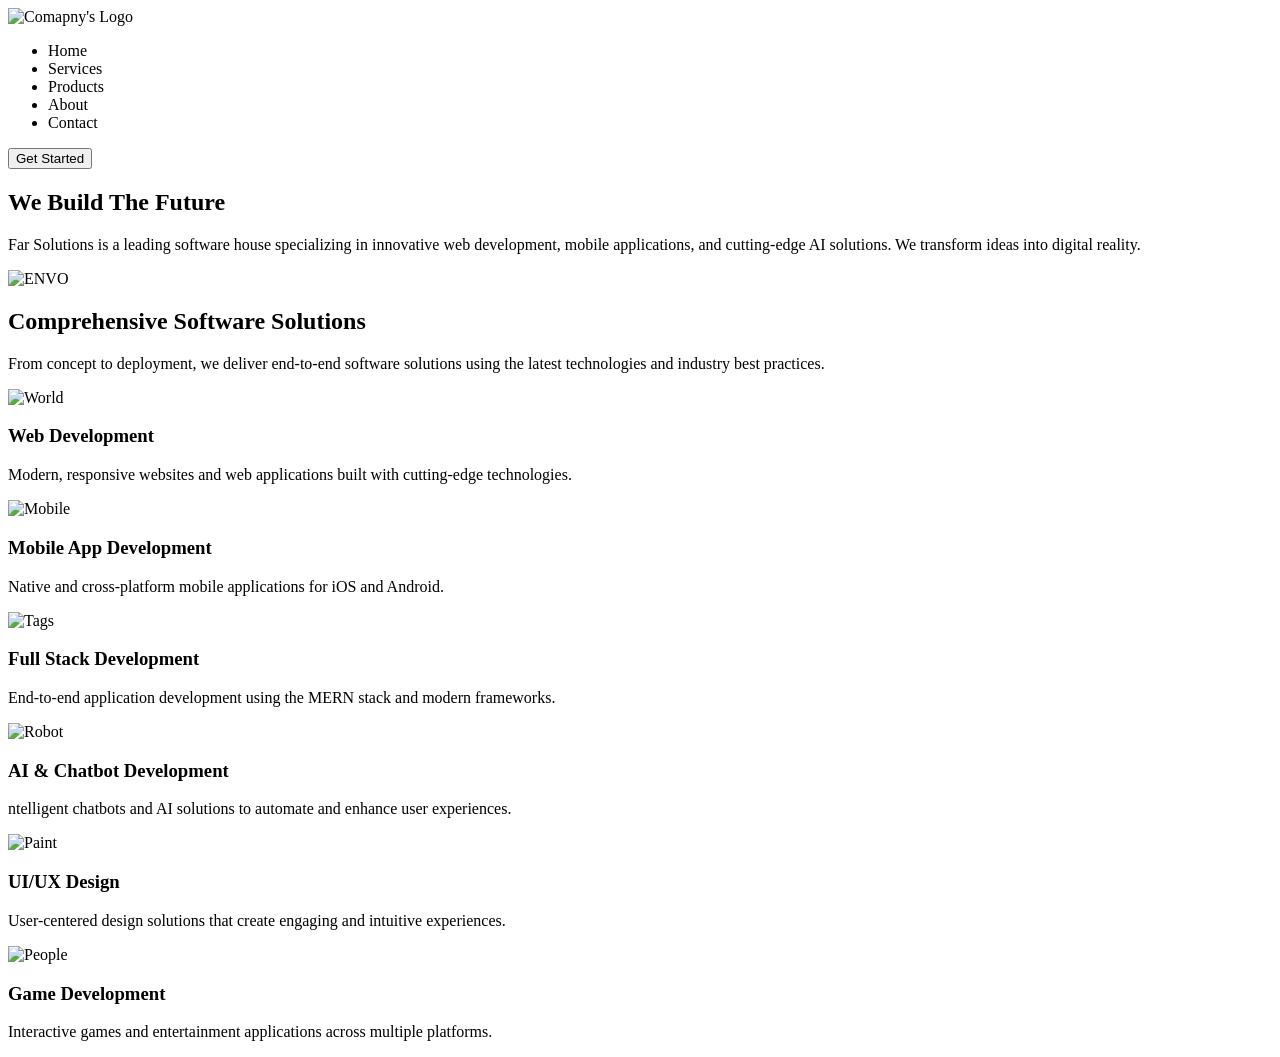
==== Day-1/index.html @ 6cda211c "feat(day1): partial semantic HTML structure (hero + services), pending ENVO and about sections" ====
<!doctype html>
<html lang="en">

<head>
    <meta charset="UTF-8" />
    <meta name="viewport" content="width=device-width, initial-scale=1.0" />
    <title>Far Solutions</title>
</head>

<body>
    <header>
        <nav>
            <img src="https://via.placeholder.com/50" alt="Comapny's Logo" />
            <ul>
                <li>Home</li>
                <li>Services</li>
                <li>Products</li>
                <li>About</li>
                <li>Contact</li>
            </ul>
            <button>Get Started</button>
        </nav>
    </header>

        <!-- Main Contnt -->
        <main>
            <!-- Section 1 -->
            <section>
                <h1>We Build The Future</h1>
                <p>
                    Far Solutions is a leading software house specializing in innovative
                    web development, mobile applications, and cutting-edge AI solutions.
                    We transform ideas into digital reality.
                </p>

                <img src="https://via.placeholder.com/50" alt="ENVO" />
            </section>

            <!-- Section 2 -->
            <section>
                <h2>Comprehensive Software Solutions</h2>
                <p>
                    From concept to deployment, we deliver end-to-end software solutions
                    using the latest technologies and industry best practices.
                </p>
            </section>

            <!-- Section 3 -->
            <section>
                <div>
                    <img src="https://via.placeholder.com/50" alt="World">
                    <h3>Web Development</h3>
                    <p>
                        Modern, responsive websites and web applications built with cutting-edge technologies.
                    </p>
                </div>
                <div>
                    <img src="https://via.placeholder.com/50" alt="Mobile">
                    <h3>Mobile App Development</h3>
                    <p>
                        Native and cross-platform mobile applications for iOS and Android.
                    </p>
                </div>
                <div>
                    <img src="https://via.placeholder.com/50" alt="Tags">
                    <h3>Full Stack Development</h3>
                    <p>
                        End-to-end application development using the MERN stack and modern frameworks.
                    </p>
                </div>
                <div>
                    <img src="https://via.placeholder.com/50" alt="Robot">
                    <h3>AI & Chatbot Development</h3>
                    <p>
                        ntelligent chatbots and AI solutions to automate and enhance user experiences.
                    </p>
                </div>
                <div>
                    <img src="https://via.placeholder.com/50" alt="Paint">
                    <h3>UI/UX Design</h3>
                    <p>
                        User-centered design solutions that create engaging and intuitive experiences.
                    </p>
                </div>
                <div>
                    <img src="https://via.placeholder.com/50" alt="People">
                    <h3>Game Development</h3>
                    <p>
                        Interactive games and entertainment applications across multiple platforms.
                    </p>
                </div>
            </section>
        </main>
</body>

</html>
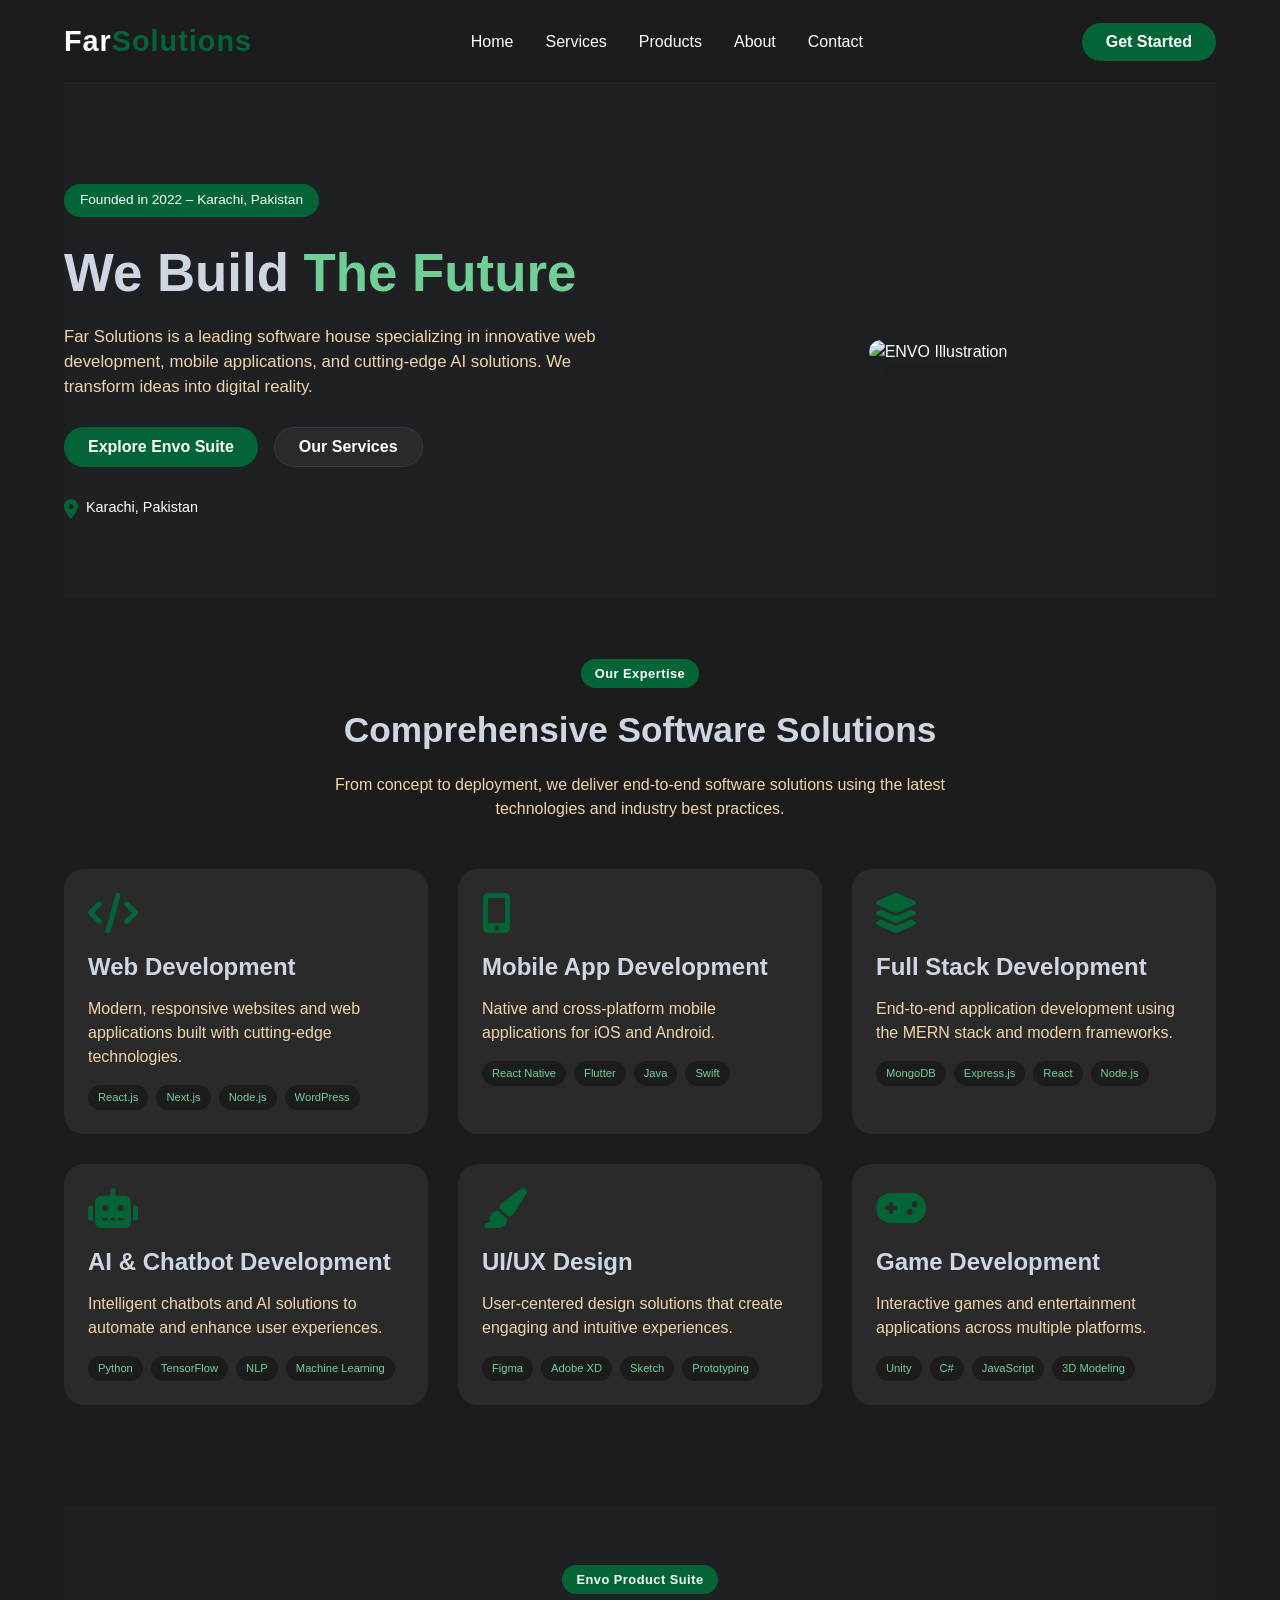
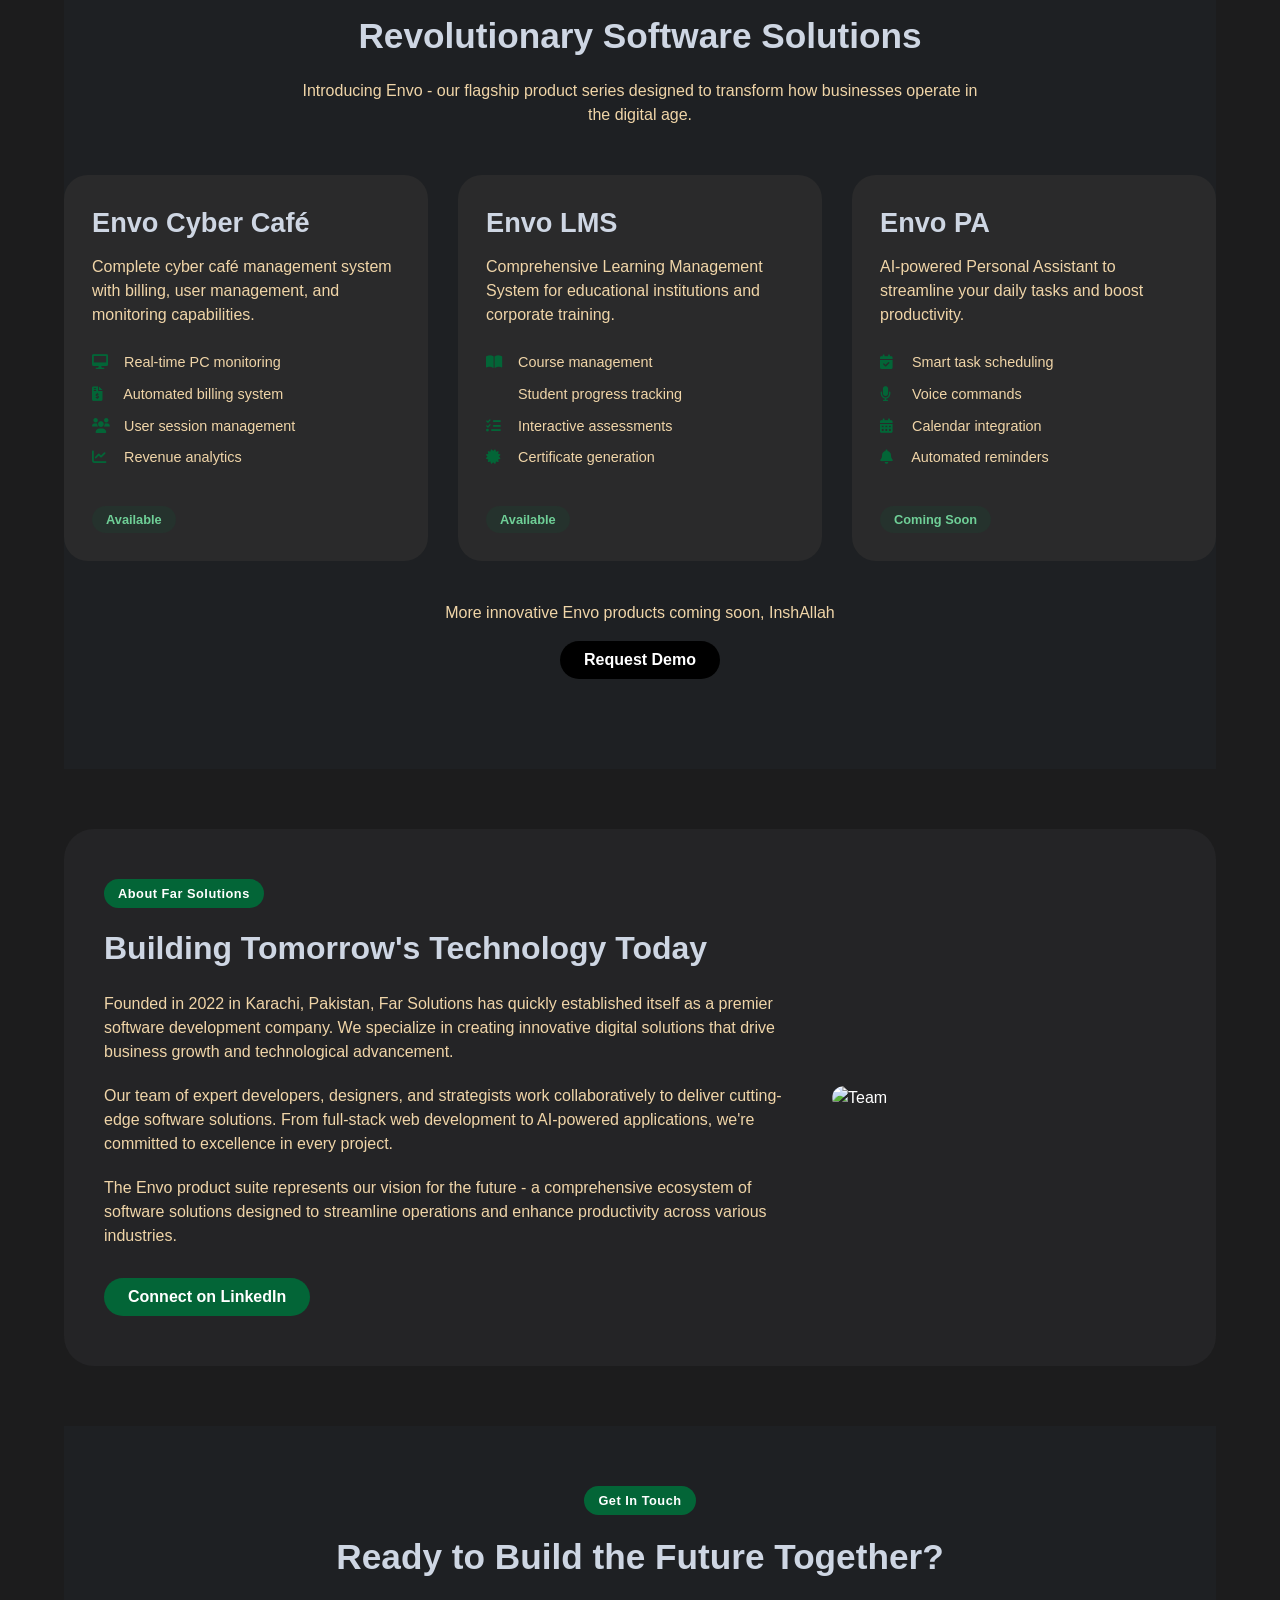
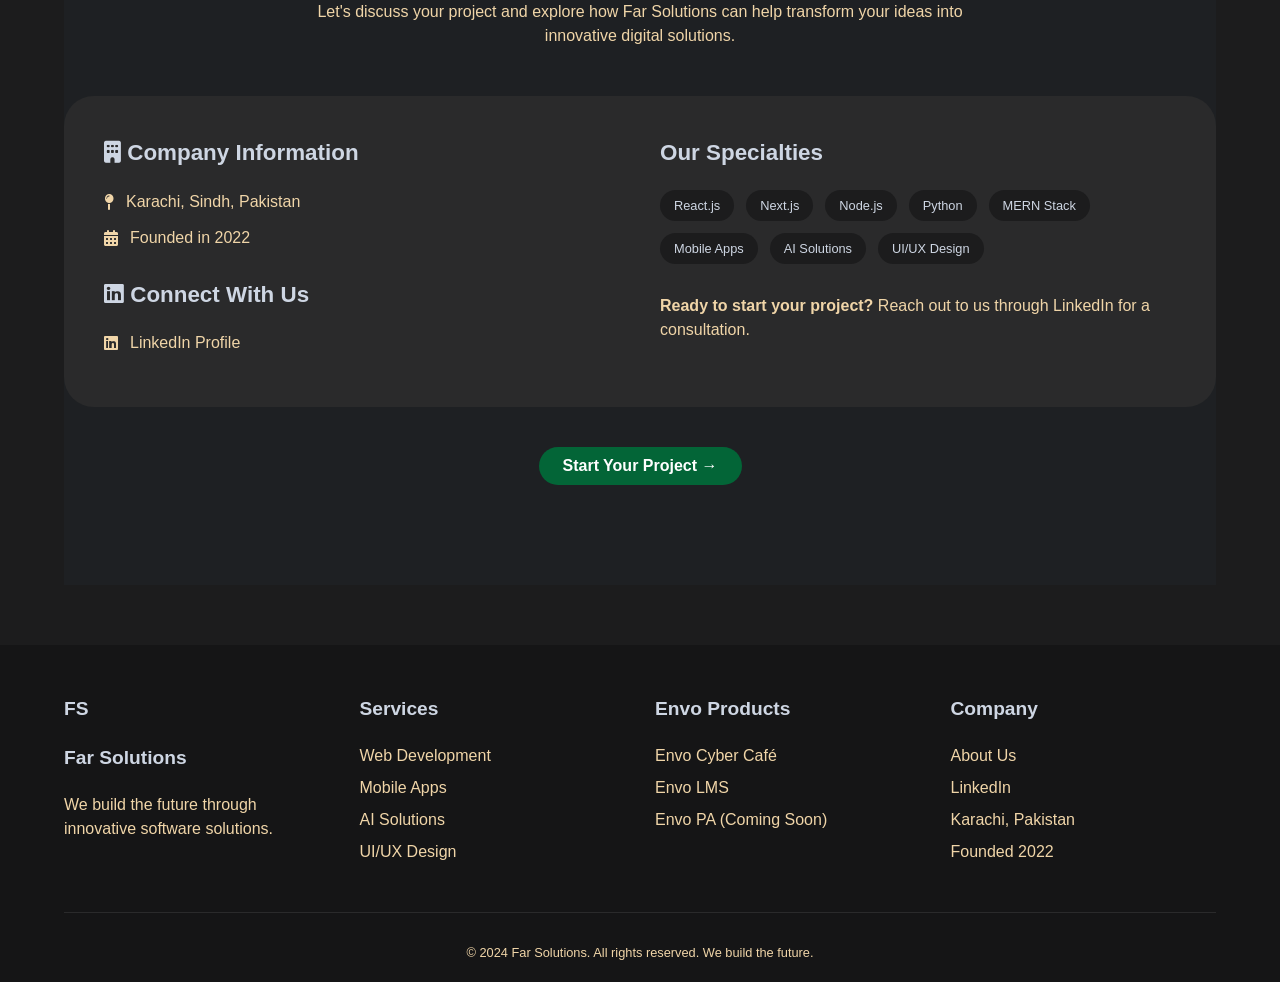
==== commit 990d4230: "feat(day11): add JS fundamentals - variables, data types, and operators practice" ====
--- a/Day-1/index.html
+++ b/Day-1/index.html
@@ -1,96 +1,194 @@
-<!doctype html>
+<!DOCTYPE html>
 <html lang="en">
+<head>
+    <meta charset="UTF-8">
+    <meta name="viewport" content="width=device-width, initial-scale=1.0, viewport-fit=cover">
+    <meta name="description" content="Far Solutions - Leading software house specializing in web development, mobile apps, AI solutions. We build the future through innovative technology.">
+    <meta name="keywords" content="web development, mobile apps, AI, chatbot, MERN, React, Next.js, Envo">
+    <meta name="author" content="Far Solutions">
+    <title>Far Solutions | Build the Future</title>
+    <link rel="stylesheet" href="style.css">
+    <link rel="stylesheet" href="https://cdnjs.cloudflare.com/ajax/libs/font-awesome/6.0.0-beta3/css/all.min.css">
+</head>
+<body>
 
-<head>
-    <meta charset="UTF-8" />
-    <meta name="viewport" content="width=device-width, initial-scale=1.0" />
-    <title>Far Solutions</title>
-</head>
+<div class="container">
+    <!-- Navbar - sticky (handled by CSS) -->
+    <nav>
+        <div class="logo">Far<span>Solutions</span></div>
+        <ul class="nav-links">
+            <li><a href="#">Home</a></li>
+            <li><a href="#">Services</a></li>
+            <li><a href="#">Products</a></li>
+            <li><a href="#">About</a></li>
+            <li><a href="#">Contact</a></li>
+        </ul>
+        <button class="btn-primary">Get Started</button>
+    </nav>
 
-<body>
-    <header>
-        <nav>
-            <img src="https://via.placeholder.com/50" alt="Comapny's Logo" />
-            <ul>
-                <li>Home</li>
-                <li>Services</li>
-                <li>Products</li>
-                <li>About</li>
-                <li>Contact</li>
-            </ul>
-            <button>Get Started</button>
-        </nav>
-    </header>
+    <main>
+        <!-- Section 1: Hero (Dark background #1E2023) -->
+        <div class="hero-section">
+            <div class="hero">
+                <div class="hero-left">
+                    <div class="founded-badge">Founded in 2022 – Karachi, Pakistan</div>
+                    <h1>We Build <span>The Future</span></h1>
+                    <p>Far Solutions is a leading software house specializing in innovative web development, mobile applications, and cutting-edge AI solutions. We transform ideas into digital reality.</p>
+                    <div class="button-group">
+                        <button class="btn-primary">Explore Envo Suite</button>
+                        <button class="btn-secondary">Our Services</button>
+                    </div>
+                    <div class="location">
+                        <i class="fas fa-map-marker-alt"></i> Karachi, Pakistan
+                    </div>
+                </div>
+                <div class="hero-right">
+                    <img src="https://placehold.co/500x350/2a2a2b/036537?text=ENVO+Suite" alt="ENVO Illustration">
+                </div>
+            </div>
+        </div>
 
-        <!-- Main Contnt -->
-        <main>
-            <!-- Section 1 -->
-            <section>
-                <h1>We Build The Future</h1>
-                <p>
-                    Far Solutions is a leading software house specializing in innovative
-                    web development, mobile applications, and cutting-edge AI solutions.
-                    We transform ideas into digital reality.
-                </p>
+        <!-- Section 2: Expertise (Normal background) -->
+        <div class="expertise-section">
+            <div style="text-align: center;">
+                <div class="section-badge">Our Expertise</div>
+                <h2 class="section-title">Comprehensive Software Solutions</h2>
+                <p class="section-sub">From concept to deployment, we deliver end-to-end software solutions using the latest technologies and industry best practices.</p>
+            </div>
 
-                <img src="https://via.placeholder.com/50" alt="ENVO" />
-            </section>
+            <div class="cards-grid">
+                <div class="card"><i class="fas fa-code"></i><h3>Web Development</h3><p>Modern, responsive websites and web applications built with cutting-edge technologies.</p><div class="tech-stack"><span>React.js</span><span>Next.js</span><span>Node.js</span><span>WordPress</span></div></div>
+                <div class="card"><i class="fas fa-mobile-alt"></i><h3>Mobile App Development</h3><p>Native and cross-platform mobile applications for iOS and Android.</p><div class="tech-stack"><span>React Native</span><span>Flutter</span><span>Java</span><span>Swift</span></div></div>
+                <div class="card"><i class="fas fa-layer-group"></i><h3>Full Stack Development</h3><p>End-to-end application development using the MERN stack and modern frameworks.</p><div class="tech-stack"><span>MongoDB</span><span>Express.js</span><span>React</span><span>Node.js</span></div></div>
+                <div class="card"><i class="fas fa-robot"></i><h3>AI & Chatbot Development</h3><p>Intelligent chatbots and AI solutions to automate and enhance user experiences.</p><div class="tech-stack"><span>Python</span><span>TensorFlow</span><span>NLP</span><span>Machine Learning</span></div></div>
+                <div class="card"><i class="fas fa-paint-brush"></i><h3>UI/UX Design</h3><p>User-centered design solutions that create engaging and intuitive experiences.</p><div class="tech-stack"><span>Figma</span><span>Adobe XD</span><span>Sketch</span><span>Prototyping</span></div></div>
+                <div class="card"><i class="fas fa-gamepad"></i><h3>Game Development</h3><p>Interactive games and entertainment applications across multiple platforms.</p><div class="tech-stack"><span>Unity</span><span>C#</span><span>JavaScript</span><span>3D Modeling</span></div></div>
+            </div>
+        </div>
 
-            <!-- Section 2 -->
-            <section>
-                <h2>Comprehensive Software Solutions</h2>
-                <p>
-                    From concept to deployment, we deliver end-to-end software solutions
-                    using the latest technologies and industry best practices.
-                </p>
-            </section>
+        <!-- Section 3: Envo Product Suite (Dark background #1E2023) -->
+        <div class="envo-section">
+            <div style="text-align: center;">
+                <div class="section-badge">Envo Product Suite</div>
+                <h2 class="section-title">Revolutionary Software Solutions</h2>
+                <p class="section-sub">Introducing Envo - our flagship product series designed to transform how businesses operate in the digital age.</p>
+            </div>
 
-            <!-- Section 3 -->
-            <section>
-                <div>
-                    <img src="https://via.placeholder.com/50" alt="World">
-                    <h3>Web Development</h3>
-                    <p>
-                        Modern, responsive websites and web applications built with cutting-edge technologies.
-                    </p>
+            <div class="envo-grid">
+                <div class="envo-card">
+                    <h3>Envo Cyber Café</h3>
+                    <p>Complete cyber café management system with billing, user management, and monitoring capabilities.</p>
+                    <ul class="feature-list">
+                        <li><i class="fas fa-desktop"></i> Real-time PC monitoring</li>
+                        <li><i class="fas fa-file-invoice-dollar"></i> Automated billing system</li>
+                        <li><i class="fas fa-users"></i> User session management</li>
+                        <li><i class="fas fa-chart-line"></i> Revenue analytics</li>
+                    </ul>
+                    <span class="status">Available</span>
                 </div>
-                <div>
-                    <img src="https://via.placeholder.com/50" alt="Mobile">
-                    <h3>Mobile App Development</h3>
-                    <p>
-                        Native and cross-platform mobile applications for iOS and Android.
-                    </p>
+                <div class="envo-card">
+                    <h3>Envo LMS</h3>
+                    <p>Comprehensive Learning Management System for educational institutions and corporate training.</p>
+                    <ul class="feature-list">
+                        <li><i class="fas fa-book-open"></i> Course management</li>
+                        <li><i class="fas fa-chart-simple"></i> Student progress tracking</li>
+                        <li><i class="fas fa-tasks"></i> Interactive assessments</li>
+                        <li><i class="fas fa-certificate"></i> Certificate generation</li>
+                    </ul>
+                    <span class="status">Available</span>   <!-- Changed to Available -->
                 </div>
-                <div>
-                    <img src="https://via.placeholder.com/50" alt="Tags">
-                    <h3>Full Stack Development</h3>
-                    <p>
-                        End-to-end application development using the MERN stack and modern frameworks.
-                    </p>
+                <div class="envo-card">
+                    <h3>Envo PA</h3>
+                    <p>AI-powered Personal Assistant to streamline your daily tasks and boost productivity.</p>
+                    <ul class="feature-list">
+                        <li><i class="fas fa-calendar-check"></i> Smart task scheduling</li>
+                        <li><i class="fas fa-microphone"></i> Voice commands</li>
+                        <li><i class="fas fa-calendar-alt"></i> Calendar integration</li>
+                        <li><i class="fas fa-bell"></i> Automated reminders</li>
+                    </ul>
+                    <span class="status">Coming Soon</span>
                 </div>
-                <div>
-                    <img src="https://via.placeholder.com/50" alt="Robot">
-                    <h3>AI & Chatbot Development</h3>
-                    <p>
-                        ntelligent chatbots and AI solutions to automate and enhance user experiences.
-                    </p>
+            </div>
+            <div class="inline-btn">
+                <p style="margin-bottom: 16px;">More innovative Envo products coming soon, InshAllah</p>
+                <button class="btn-black">Request Demo</button>   <!-- Black button -->
+            </div>
+        </div>
+
+        <!-- Section 4: About (Normal background) -->
+        <div class="about-section">
+            <div class="about">
+                <div class="about-content">
+                    <div class="about-text">
+                        <div class="section-badge">About Far Solutions</div>
+                        <h2>Building Tomorrow's Technology Today</h2>
+                        <p>Founded in 2022 in Karachi, Pakistan, Far Solutions has quickly established itself as a premier software development company. We specialize in creating innovative digital solutions that drive business growth and technological advancement.</p>
+                        <p>Our team of expert developers, designers, and strategists work collaboratively to deliver cutting-edge software solutions. From full-stack web development to AI-powered applications, we're committed to excellence in every project.</p>
+                        <p>The Envo product suite represents our vision for the future - a comprehensive ecosystem of software solutions designed to streamline operations and enhance productivity across various industries.</p>
+                        <button class="btn-primary about-btn">Connect on LinkedIn</button>
+                    </div>
+                    <div style="flex:1"><img src="https://placehold.co/400x300/2a2a2b/036537?text=Team+Image" style="border-radius: 24px; max-width:100%" alt="Team"></div>
                 </div>
-                <div>
-                    <img src="https://via.placeholder.com/50" alt="Paint">
-                    <h3>UI/UX Design</h3>
-                    <p>
-                        User-centered design solutions that create engaging and intuitive experiences.
-                    </p>
+            </div>
+        </div>
+
+        <!-- Section 5: Get In Touch (Dark background #1E2023) -->
+        <div class="contact-section">
+            <div style="text-align: center;">
+                <div class="section-badge">Get In Touch</div>
+                <h2 class="section-title">Ready to Build the Future Together?</h2>
+                <p class="section-sub">Let's discuss your project and explore how Far Solutions can help transform your ideas into innovative digital solutions.</p>
+            </div>
+
+            <div class="contact-card">
+                <div class="contact-left">
+                    <h3><i class="fas fa-building"></i> Company Information</h3>
+                    <p><i class="fas fa-map-pin"></i> Karachi, Sindh, Pakistan</p>
+                    <p><i class="fas fa-calendar-alt"></i> Founded in 2022</p>
+                    <h3 style="margin-top: 28px;"><i class="fab fa-linkedin"></i> Connect With Us</h3>
+                    <p><i class="fab fa-linkedin"></i> LinkedIn Profile</p>
                 </div>
-                <div>
-                    <img src="https://via.placeholder.com/50" alt="People">
-                    <h3>Game Development</h3>
-                    <p>
-                        Interactive games and entertainment applications across multiple platforms.
-                    </p>
+                <div class="contact-right">
+                    <h3>Our Specialties</h3>
+                    <div class="tech-tags">
+                        <span>React.js</span><span>Next.js</span><span>Node.js</span><span>Python</span><span>MERN Stack</span><span>Mobile Apps</span><span>AI Solutions</span><span>UI/UX Design</span>
+                    </div>
+                    <p style="margin-top: 30px;"><strong>Ready to start your project?</strong> Reach out to us through LinkedIn for a consultation.</p>
                 </div>
-            </section>
-        </main>
+            </div>
+            <div class="center-btn">
+                <button class="btn-primary">Start Your Project →</button>
+            </div>
+        </div>
+    </main>
+</div>
+
+<footer>
+    <div class="container">
+        <div class="footer-grid">
+            <div class="footer-col">
+                <h4>FS</h4>
+                <h4>Far Solutions</h4>
+                <p>We build the future through innovative software solutions.</p>
+            </div>
+            <div class="footer-col">
+                <h4>Services</h4>
+                <ul><li>Web Development</li><li>Mobile Apps</li><li>AI Solutions</li><li>UI/UX Design</li></ul>
+            </div>
+            <div class="footer-col">
+                <h4>Envo Products</h4>
+                <ul><li>Envo Cyber Café</li><li>Envo LMS</li><li>Envo PA (Coming Soon)</li></ul>
+            </div>
+            <div class="footer-col">
+                <h4>Company</h4>
+                <ul><li>About Us</li><li>LinkedIn</li><li>Karachi, Pakistan</li><li>Founded 2022</li></ul>
+            </div>
+        </div>
+        <div class="copyright">
+            © 2024 Far Solutions. All rights reserved. We build the future.
+        </div>
+    </div>
+</footer>
+
 </body>
-
 </html>
--- a/Day-1/style.css
+++ b/Day-1/style.css
@@ -0,0 +1,484 @@
+* {
+    margin: 0;
+    padding: 0;
+    box-sizing: border-box;
+}
+
+body {
+    background-color: #1C1C1D;
+    color: #fff;
+    font-family: 'Segoe UI', Tahoma, Geneva, Verdana, sans-serif;
+    line-height: 1.5;
+    scroll-behavior: smooth;
+}
+
+.container {
+    max-width: 1200px;
+    margin: 0 auto;
+    padding: 0 24px;
+}
+
+/* Sticky Navbar */
+nav {
+    display: flex;
+    justify-content: space-between;
+    align-items: center;
+    padding: 20px 0;
+    flex-wrap: wrap;
+    gap: 16px;
+    position: sticky;
+    top: 0;
+    background-color: #1C1C1D;
+    z-index: 1000;
+    border-bottom: 1px solid #2a2a2b;
+}
+
+.logo {
+    font-size: 1.8rem;
+    font-weight: bold;
+    color: #fff;
+    letter-spacing: 1px;
+}
+.logo span {
+    color: #036537;
+}
+
+.nav-links {
+    display: flex;
+    gap: 32px;
+    list-style: none;
+}
+.nav-links a {
+    color: #fff;
+    text-decoration: none;
+    font-weight: 500;
+    transition: color 0.3s ease;
+    position: relative;
+}
+.nav-links a::after {
+    content: '';
+    position: absolute;
+    bottom: -6px;
+    left: 0;
+    width: 0%;
+    height: 2px;
+    background: #036537;
+    transition: width 0.3s ease;
+}
+.nav-links a:hover::after {
+    width: 100%;
+}
+.nav-links a:hover {
+    color: #036537;
+}
+
+.btn-primary {
+    background-color: #036537;
+    color: white;
+    border: none;
+    padding: 10px 24px;
+    border-radius: 30px;
+    font-weight: 600;
+    cursor: pointer;
+    transition: all 0.3s ease;
+    font-size: 1rem;
+}
+.btn-primary:hover {
+    background-color: #048c4a;
+    transform: scale(1.02);
+}
+
+.btn-secondary {
+    background-color: #2a2a2b;
+    color: white;
+    border: 1px solid #3a3a3b;
+    padding: 10px 24px;
+    border-radius: 30px;
+    font-weight: 600;
+    cursor: pointer;
+    transition: all 0.3s ease;
+    font-size: 1rem;
+}
+.btn-secondary:hover {
+    background-color: #036537;
+    border-color: #036537;
+    transform: scale(1.02);
+}
+
+/* Headings color */
+h1, h2, h3, .section-title, .hero-left h1, .card h3, .envo-card h3, .about-text h2 {
+    color: #CED6E3;
+}
+
+/* Paragraphs color */
+p, .section-sub, .card p, .feature-list li, .about-text p, .contact-left p, .contact-right p {
+    color: #F0D5A8;
+}
+
+/* Section backgrounds */
+.section-bg-dark {
+    background-color: #1E2023;
+    padding: 60px 0;
+    margin: 0;
+}
+
+/* Hero section background */
+.hero-section {
+    background-color: #1E2023;
+    padding: 40px 0;
+}
+
+/* Expertise section (normal bg) */
+.expertise-section {
+    background-color: transparent;
+    padding: 60px 0;
+}
+
+/* Envo section dark */
+.envo-section {
+    background-color: #1E2023;
+    padding: 60px 0;
+}
+
+/* About section normal */
+.about-section {
+    background-color: transparent;
+    padding: 60px 0;
+}
+
+/* Contact section dark */
+.contact-section {
+    background-color: #1E2023;
+    padding: 60px 0;
+}
+
+/* Hero specific adjustments */
+.hero {
+    display: flex;
+    flex-wrap: wrap;
+    align-items: center;
+    justify-content: space-between;
+    gap: 40px;
+    margin: 60px 0 40px;
+}
+.hero-left {
+    flex: 1;
+    min-width: 280px;
+}
+.hero-right {
+    flex: 1;
+    text-align: center;
+}
+.hero-right img {
+    max-width: 100%;
+    border-radius: 20px;
+    box-shadow: 0 20px 30px -10px rgba(0,0,0,0.5);
+}
+.founded-badge {
+    background-color: #036537;
+    display: inline-block;
+    padding: 6px 16px;
+    border-radius: 40px;
+    font-size: 0.85rem;
+    font-weight: 500;
+    margin-bottom: 24px;
+    color: white;
+}
+.hero-left h1 {
+    font-size: 3.3rem;
+    line-height: 1.2;
+    margin-bottom: 20px;
+}
+.hero-left h1 span {
+    color: #6fcf97;
+}
+.hero-left p {
+    margin-bottom: 28px;
+    font-size: 1.05rem;
+}
+.button-group {
+    display: flex;
+    gap: 16px;
+    flex-wrap: wrap;
+    margin-bottom: 30px;
+}
+.location {
+    display: flex;
+    align-items: center;
+    gap: 8px;
+    font-size: 0.9rem;
+}
+.location i {
+    color: #036537;
+    font-size: 1.2rem;
+}
+
+/* Section Badge */
+.section-badge {
+    background-color: #036537;
+    display: inline-block;
+    padding: 5px 14px;
+    border-radius: 40px;
+    font-size: 0.8rem;
+    font-weight: 600;
+    letter-spacing: 0.5px;
+    margin-bottom: 16px;
+    color: white;
+}
+.section-title {
+    font-size: 2.2rem;
+    margin-bottom: 16px;
+    text-align: center;
+}
+.section-sub {
+    text-align: center;
+    max-width: 700px;
+    margin: 0 auto 48px;
+}
+
+/* Cards Grid */
+.cards-grid {
+    display: grid;
+    grid-template-columns: repeat(auto-fit, minmax(300px, 1fr));
+    gap: 30px;
+    margin: 40px 0;
+}
+.card {
+    background: #2a2a2b;
+    border-radius: 20px;
+    padding: 24px;
+    transition: transform 0.3s ease, box-shadow 0.3s ease;
+}
+.card:hover {
+    transform: translateY(-6px);
+    box-shadow: 0 15px 30px rgba(0,0,0,0.4);
+}
+.card i {
+    font-size: 2.5rem;
+    color: #036537;
+    margin-bottom: 16px;
+}
+.card h3 {
+    font-size: 1.5rem;
+    margin-bottom: 12px;
+}
+.card p {
+    margin-bottom: 16px;
+}
+.tech-stack {
+    display: flex;
+    flex-wrap: wrap;
+    gap: 8px;
+    margin-top: 12px;
+}
+.tech-stack span {
+    background: #1C1C1D;
+    padding: 4px 10px;
+    border-radius: 20px;
+    font-size: 0.7rem;
+    font-weight: 500;
+    color: #6fcf97;
+}
+
+/* Envo Cards */
+.envo-grid {
+    display: flex;
+    flex-wrap: wrap;
+    gap: 30px;
+    justify-content: center;
+    margin: 40px 0;
+}
+.envo-card {
+    background: #2a2a2b;
+    border-radius: 24px;
+    padding: 28px;
+    flex: 1;
+    min-width: 250px;
+    transition: all 0.3s;
+}
+.envo-card:hover {
+    transform: translateY(-5px);
+}
+.envo-card h3 {
+    font-size: 1.7rem;
+    margin-bottom: 12px;
+}
+.feature-list {
+    list-style: none;
+    margin: 20px 0;
+}
+.feature-list li {
+    padding: 5px 0;
+    font-size: 0.9rem;
+}
+.feature-list i {
+    color: #036537;
+    margin-right: 8px;
+    width: 20px;
+}
+.status {
+    display: inline-block;
+    background: #03653720;
+    color: #6fcf97;
+    border-radius: 20px;
+    padding: 4px 14px;
+    font-size: 0.8rem;
+    font-weight: bold;
+    margin-top: 12px;
+}
+
+/* Black button for Request Demo */
+.btn-black {
+    background-color: #000000;
+    color: white;
+    border: none;
+    padding: 10px 24px;
+    border-radius: 30px;
+    font-weight: 600;
+    cursor: pointer;
+    transition: all 0.3s ease;
+    font-size: 1rem;
+}
+.btn-black:hover {
+    background-color: #2a2a2a;
+    transform: scale(1.02);
+}
+
+.inline-btn {
+    text-align: center;
+    margin: 30px 0;
+}
+
+/* About Section */
+.about {
+    background: #242426;
+    border-radius: 30px;
+    padding: 50px 40px;
+    margin: 0;
+}
+.about-content {
+    display: flex;
+    flex-wrap: wrap;
+    gap: 40px;
+    align-items: center;
+}
+.about-text {
+    flex: 2;
+}
+.about-text h2 {
+    font-size: 2rem;
+    margin-bottom: 20px;
+}
+.about-text p {
+    margin-bottom: 20px;
+}
+.about-btn {
+    margin-top: 10px;
+}
+
+/* Contact Card */
+.contact-card {
+    background: #2a2a2b;
+    border-radius: 30px;
+    padding: 40px;
+    margin: 40px 0;
+    display: flex;
+    flex-wrap: wrap;
+    gap: 40px;
+}
+.contact-left, .contact-right {
+    flex: 1;
+}
+.contact-left h3, .contact-right h3 {
+    margin-bottom: 20px;
+    font-size: 1.4rem;
+}
+.contact-left p {
+    margin: 12px 0;
+    display: flex;
+    align-items: center;
+    gap: 12px;
+}
+.tech-tags {
+    display: flex;
+    flex-wrap: wrap;
+    gap: 12px;
+    margin-top: 20px;
+}
+.tech-tags span {
+    background: #1C1C1D;
+    padding: 6px 14px;
+    border-radius: 30px;
+    font-size: 0.8rem;
+    color: #CED6E3;
+}
+.divider {
+    border-top: 1px solid #3a3a3b;
+    margin: 30px 0 20px;
+}
+.center-btn {
+    text-align: center;
+    margin: 20px 0 40px;
+}
+
+/* Footer */
+footer {
+    background: #151516;
+    padding: 50px 0 20px;
+    margin-top: 60px;
+}
+.footer-grid {
+    display: grid;
+    grid-template-columns: repeat(auto-fit, minmax(180px, 1fr));
+    gap: 30px;
+    margin-bottom: 40px;
+}
+.footer-col h4 {
+    margin-bottom: 20px;
+    font-size: 1.2rem;
+    color: #CED6E3;
+}
+.footer-col p, .footer-col ul {
+    color: #F0D5A8;
+    list-style: none;
+}
+.footer-col li {
+    margin-bottom: 8px;
+}
+.footer-col a {
+    color: #F0D5A8;
+    text-decoration: none;
+}
+.footer-col a:hover {
+    color: #036537;
+}
+.copyright {
+    text-align: center;
+    padding-top: 30px;
+    border-top: 1px solid #2a2a2b;
+    color: #F0D5A8;
+    font-size: 0.8rem;
+}
+
+@media (max-width: 768px) {
+    nav {
+        flex-direction: column;
+    }
+    .nav-links {
+        flex-wrap: wrap;
+        justify-content: center;
+        gap: 18px;
+    }
+    .hero-left h1 {
+        font-size: 2.2rem;
+    }
+    .section-title {
+        font-size: 1.8rem;
+    }
+    .about-content {
+        flex-direction: column;
+    }
+    .contact-card {
+        flex-direction: column;
+    }
+}
